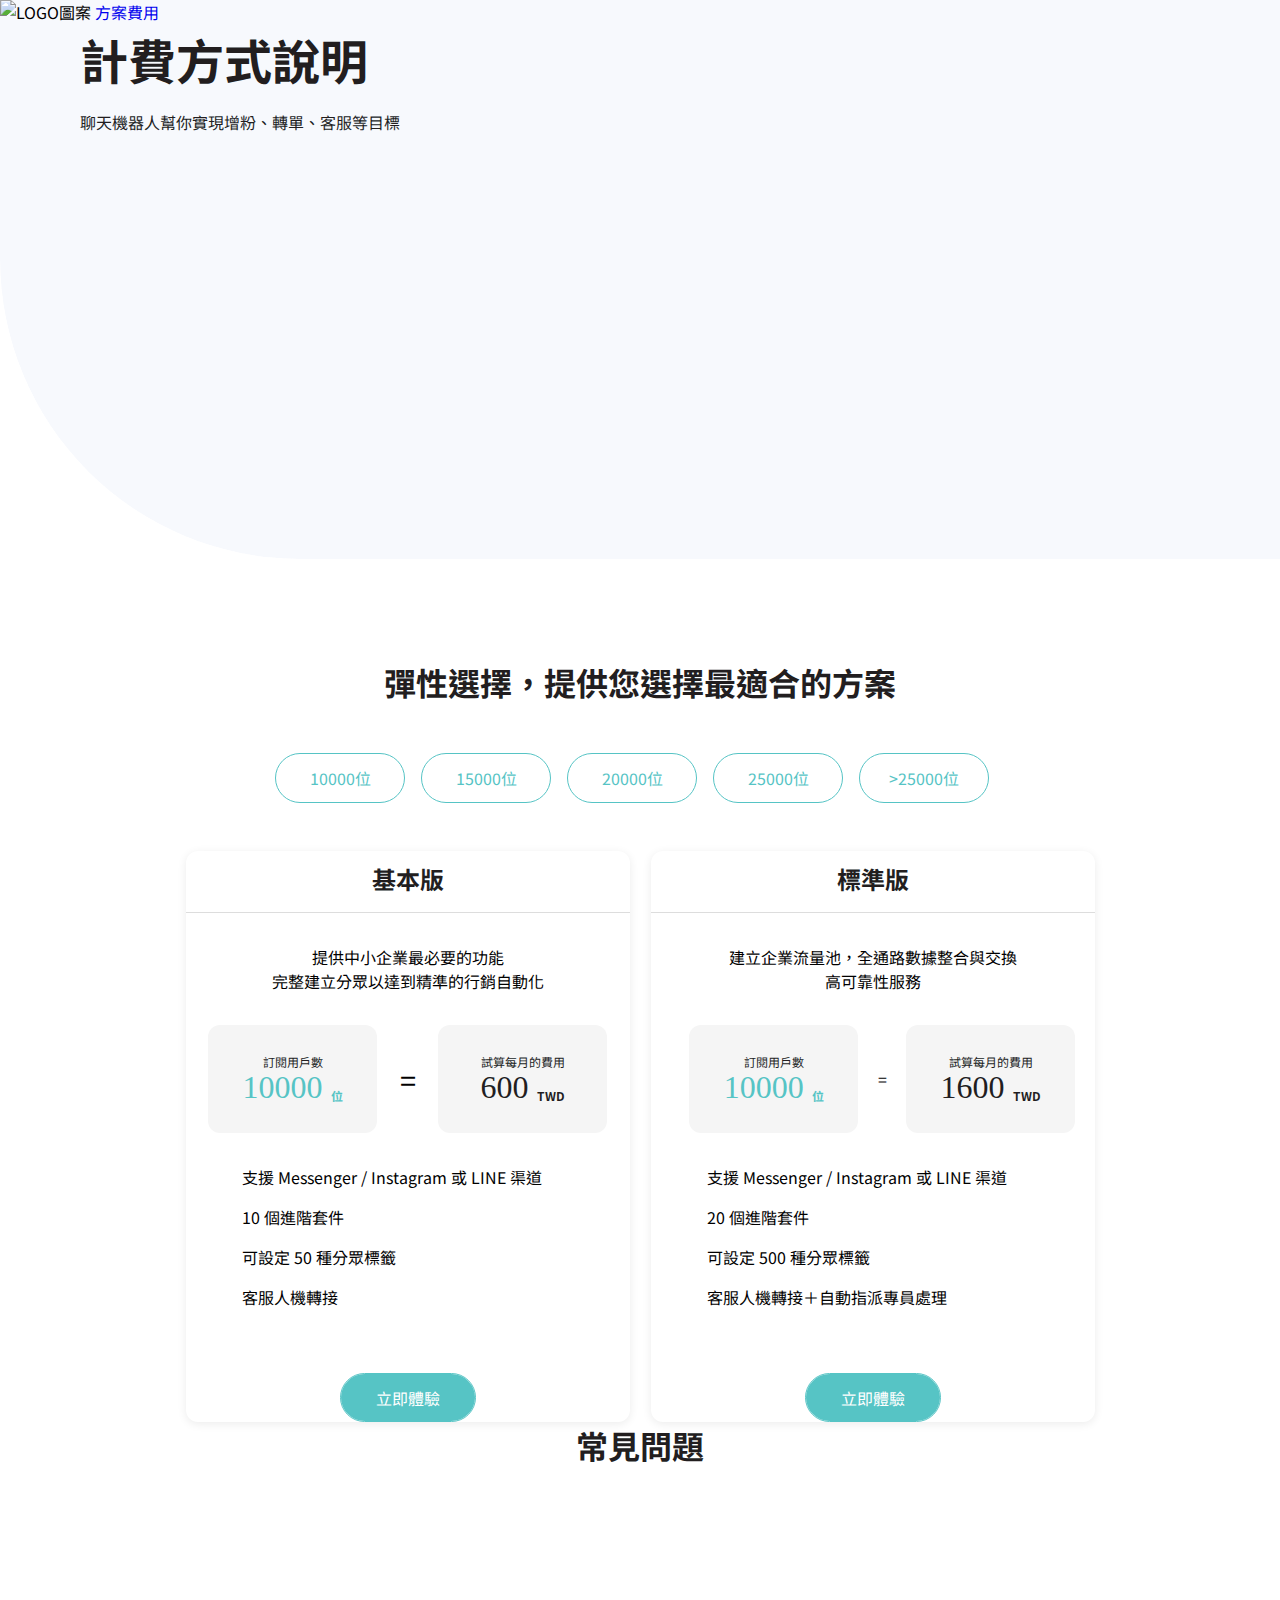
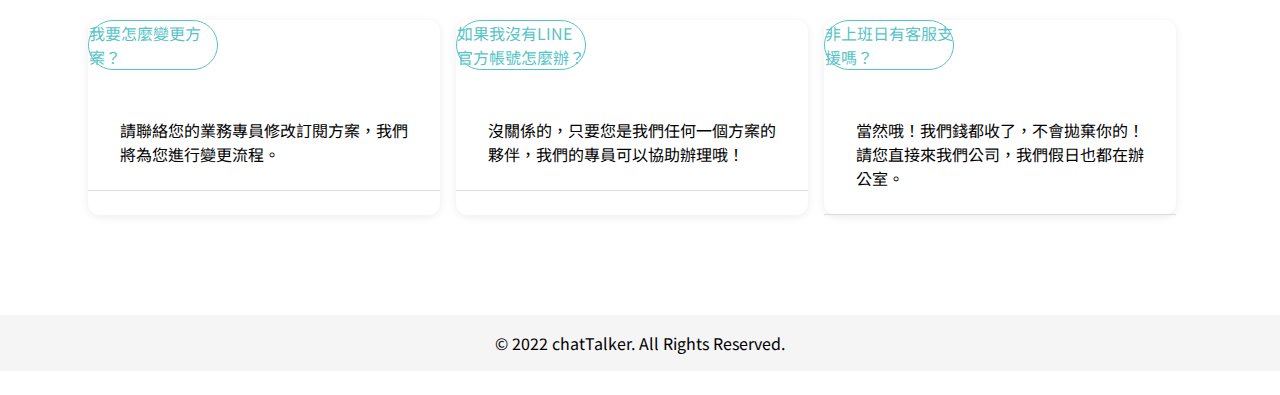
==== payment.html @ 59dc60d4 "修正命名錯誤" ====
<!DOCTYPE html>
<html lang="en">
<head>
    <meta charset="UTF-8">
    <meta http-equiv="X-UA-Compatible" content="IE=edge">
    <meta name="viewport" content="width=device-width, initial-scale=1.0">
    <title>方案費用</title>
    <link rel="stylesheet" href="./Scss/all.css">
    <link rel="preconnect" href="https://fonts.googleapis.com">
    <link rel="preconnect" href="https://fonts.gstatic.com" crossorigin>
    <link href="https://fonts.googleapis.com/css2?family=Noto+Sans+TC:wght@400;700&display=swap" rel="stylesheet">
</head>
<body>
    <div class="background-header">
        <div class="headerTop">
            <img src="./chatTalker_images/logo.png" alt="LOGO圖案">
            <a href="#">方案費用</a>
        </div>
        <div class="content">
            <h2>計費方式說明</h2>
            <p>聊天機器人幫你實現增粉、轉單、客服等目標</p>
        </div>
    </div>
    <div class="wrap-content">
        <h2>彈性選擇，提供您選擇最適合的方案</h2>
        <ul>
            <li><a class="number" href="#"><span class="people">10000</span>位</a></li>
            <li><a class="number" href="#"><span class="people">15000</span>位</a></li>
            <li><a class="number" href="#"><span class="people">20000</span>位</a></li>
            <li><a class="number" href="#"><span class="people">25000</span>位</a></li>
            <li><a class="number" href="#"><span class="people">>25000</span>位</a></li>
        </ul>
        <div class="card">
            <div class="card-left">
                <h3>基本版</h3>
                <p>提供中小企業最必要的功能<br>完整建立分眾以達到精準的行銷自動化</p>
                <div class="card-left-card">
                    <div class="left"><p>訂閱用戶數<br><span class="plan-people">10000</span><sub>位</sub></p></div>
                    <div><p>=</p></div>
                    <div class="right"><p>試算每月的費用<br><span class="cost">600</span><sub>TWD</sub></p>
                    </div>
                </div>
                <ul>
                    <li>支援 Messenger / Instagram 或 LINE 渠道</li>
                    <li>10 個進階套件</li>
                    <li>可設定 50 種分眾標籤</li>
                    <li>客服人機轉接</li>
                </ul>
                    <a href="#">立即體驗</a>
            </div>

            <div class="card-right">
                <h3>標準版</h3>
                <p>建立企業流量池，全通路數據整合與交換<br>高可靠性服務</p>
                <div class="card-right-card">
                    <p></p>
                    <div class="left">
                        <p>訂閱用戶數<br><span class="plan-people">10000</span><sub>位</sub></p></div>
                    <div>=</div>
                    <div class="right">
                        <p>試算每月的費用<br><span class="standard-cost">1600</span><sub>TWD</sub></p></div>
                    </div>
                <ul>
                        <li>支援 Messenger / Instagram 或 LINE 渠道</li>
                        <li>20 個進階套件</li>
                        <li>可設定 500 種分眾標籤</li>
                        <li>客服人機轉接＋自動指派專員處理</li>
                </ul>
                    <a href="#">立即體驗</a>
            </div>
        </div>
        <div class="content-footer">
            <h2>常見問題</h2>
            <ul>
                <li><a href="#" class="QA-title plus">我要怎麼變更方案？</a>
                    <p class="answer">請聯絡您的業務專員修改訂閱方案，我們將為您進行變更流程。</p>
                </li>
                <li><a href="#" class="QA-title plus">如果我沒有LINE官方帳號怎麼辦？</a>
                    <p class="answer">沒關係的，只要您是我們任何一個方案的夥伴，我們的專員可以協助辦理哦！</p>
                </li>
                <li><a href="#" class="QA-title plus">非上班日有客服支援嗎？</a>
                    <p class="answer">當然哦！我們錢都收了，不會拋棄你的！<br>請您直接來我們公司，我們假日也都在辦公室。</p>
                </li>
            </ul>
        </div>
    </div>
    <div class="footer"><p>© 2022 chatTalker. All Rights Reserved.</p></div>
    <div class="top-2"><a href="#"><img src="https://gowanlee.github.io/chatTalker/images/top.png" alt=""></a></div>
<script src="https://code.jquery.com/jquery-3.6.0.min.js"></script>
<script src="./all.js"></script>
</body>
</html>
---- Scss/all.css ----
/* http://meyerweb.com/eric/tools/css/reset/ 
   v2.0 | 20110126
   License: none (public domain)
*/
html,
body,
div,
span,
applet,
object,
iframe,
h1,
h2,
h3,
h4,
h5,
h6,
p,
blockquote,
pre,
a,
abbr,
acronym,
address,
big,
cite,
code,
del,
dfn,
em,
img,
ins,
kbd,
q,
s,
samp,
small,
strike,
strong,
sub,
sup,
tt,
var,
b,
u,
i,
center,
dl,
dt,
dd,
ol,
ul,
li,
fieldset,
form,
label,
legend,
table,
caption,
tbody,
tfoot,
thead,
tr,
th,
td,
article,
aside,
canvas,
details,
embed,
figure,
figcaption,
footer,
header,
hgroup,
menu,
nav,
output,
ruby,
section,
summary,
time,
mark,
audio,
video {
  margin: 0;
  padding: 0;
  border: 0;
  font-size: 100%;
  font: inherit;
  vertical-align: baseline;
}

/* HTML5 display-role reset for older browsers */
article,
aside,
details,
figcaption,
figure,
footer,
header,
hgroup,
menu,
nav,
section {
  display: block;
}

body {
  line-height: 1;
}

ol,
ul {
  list-style: none;
}

blockquote,
q {
  quotes: none;
}

blockquote:before,
blockquote:after,
q:before,
q:after {
  content: '';
  content: none;
}

table {
  border-collapse: collapse;
  border-spacing: 0;
}

*,
*:before,
*:after {
  -webkit-box-sizing: border-box;
          box-sizing: border-box;
}

body {
  font-family: 'Noto Sans TC', sans-serif;
  line-height: 1.5;
}

img {
  max-width: 100%;
  height: auto;
}

a {
  text-decoration: none;
}

sub {
  vertical-align: sub;
}

.wrap {
  background-image: url("https://raw.githubusercontent.com/hexschool/webLayoutTraining1st/master/chatTalker_images/bg_home.svg");
  background-repeat: no-repeat;
  background-size: 1200px;
  background-position: right top;
}

@media (max-width: 768px) {
  .wrap {
    background-image: url("https://raw.githubusercontent.com/hexschool/webLayoutTraining1st/master/chatTalker_images/bg_home_sm.svg");
    background-size: 400px;
    background-position: left 50% top 15%;
  }
}

@media (max-width: 576px) {
  .wrap {
    background-size: 300px;
    background-position: left 50% top 7%;
  }
}

.container {
  max-width: 1120px;
  margin: 0 auto;
  padding-left: 16px;
  padding-right: 16px;
}

@media (max-width: 768px) {
  .container {
    max-width: 100%;
    padding: 0;
  }
}

.header {
  width: 100%;
  padding-top: 24px;
  padding-bottom: 30px;
  display: -webkit-box;
  display: -ms-flexbox;
  display: flex;
  -webkit-box-pack: justify;
      -ms-flex-pack: justify;
          justify-content: space-between;
}

.header img {
  width: 218px;
}

.header a {
  display: -webkit-box;
  display: -ms-flexbox;
  display: flex;
  -webkit-box-pack: center;
      -ms-flex-pack: center;
          justify-content: center;
  -webkit-box-align: center;
      -ms-flex-align: center;
          align-items: center;
  width: 128px;
  height: 40px;
  font: normal normal normal 16px/24px Noto Sans TC;
  color: #ffffff;
  background: #ff5d50 0% 0% no-repeat padding-box;
  border-radius: 22px;
}

.header a:hover {
  background: blue;
  color: yellow;
}

@media (max-width: 768px) {
  .header {
    -webkit-box-pack: space-evenly;
        -ms-flex-pack: space-evenly;
            justify-content: space-evenly;
    margin-bottom: 32px;
    border-bottom: 2px solid #ffd153;
  }
  .header img {
    width: 30%;
  }
}

@media (max-width: 576px) {
  .header img {
    width: 50%;
  }
}

.header-content {
  display: -webkit-box;
  display: -ms-flexbox;
  display: flex;
  -webkit-box-pack: justify;
      -ms-flex-pack: justify;
          justify-content: space-between;
  -webkit-box-align: center;
      -ms-flex-align: center;
          align-items: center;
  padding-bottom: 100px;
  height: 100vh;
}

.header-content .content-left {
  display: -webkit-box;
  display: -ms-flexbox;
  display: flex;
  -webkit-box-orient: vertical;
  -webkit-box-direction: normal;
      -ms-flex-direction: column;
          flex-direction: column;
  -webkit-box-pack: center;
      -ms-flex-pack: center;
          justify-content: center;
}

.header-content .content-left h3 {
  font: normal normal bold 18px/26px Noto Sans TC;
  color: #56c4c5;
}

.header-content .content-left h2 {
  padding-top: 8px;
  padding-bottom: 16px;
  font: normal normal bold 48px/70px Noto Sans TC;
  color: #221e1f;
}

.header-content .content-left p {
  font: normal normal normal 20px/29px Noto Sans TC;
  color: #221e1f;
}

.header-content img {
  width: 532px;
  height: 534px;
}

@media (max-width: 768px) {
  .header-content {
    display: -webkit-box;
    display: -ms-flexbox;
    display: flex;
    -webkit-box-orient: vertical;
    -webkit-box-direction: normal;
        -ms-flex-direction: column;
            flex-direction: column;
    max-width: 100%;
  }
  .header-content img {
    max-width: 50%;
  }
}

@media (max-width: 576px) {
  .header-content .content-left {
    padding-left: 20px;
  }
  .header-content .content-left h2 {
    font: normal normal bold 32px/46px Noto Sans TC;
  }
  .header-content .content-left p {
    font: normal normal normal 16px/24px Noto Sans TC;
  }
}

.content-community {
  padding-bottom: 100px;
}

.content-community h2 {
  text-align: center;
  font: normal normal bold 32px/46px Noto Sans TC;
  padding-bottom: 48px;
  color: #221e1f;
}

.content-community ul {
  display: -webkit-box;
  display: -ms-flexbox;
  display: flex;
  -ms-flex-pack: distribute;
      justify-content: space-around;
  -ms-flex-wrap: wrap;
      flex-wrap: wrap;
  margin-right: -8px;
  margin-left: -8px;
}

.content-community ul li {
  display: -webkit-box;
  display: -ms-flexbox;
  display: flex;
  -webkit-box-orient: vertical;
  -webkit-box-direction: normal;
      -ms-flex-direction: column;
          flex-direction: column;
  -webkit-box-align: center;
      -ms-flex-align: center;
          align-items: center;
  width: 33%;
  padding-left: 8px;
  padding-right: 8px;
}

.content-community ul li img {
  width: 90px;
  height: 90px;
}

.content-community ul li h3 {
  text-align: center;
  font: normal normal bold 24px/35px Noto Sans TC;
  padding-top: 24px;
  padding-bottom: 24px;
  color: #221e1f;
}

.content-community ul li p {
  text-align: center;
  font: normal normal normal 16px/24px Noto Sans TC;
  color: #747474;
}

@media (max-width: 768px) {
  .content-community ul li h3 {
    font: normal normal bold 18px/26px Noto Sans TC;
  }
  .content-community ul li p {
    text-align: start;
  }
}

@media (max-width: 576px) {
  .content-community {
    max-width: 100%;
  }
  .content-community ul {
    max-width: 100%;
    display: -webkit-box;
    display: -ms-flexbox;
    display: flex;
    -webkit-box-orient: vertical;
    -webkit-box-direction: normal;
        -ms-flex-direction: column;
            flex-direction: column;
    -ms-flex-line-pack: center;
        align-content: center;
  }
  .content-community ul li {
    padding-bottom: 24px;
  }
  .content-community ul li h3 {
    width: 184px;
  }
  .content-community ul li p {
    width: 240px;
    text-align: center;
  }
}

.content-card-head {
  padding-bottom: 100px;
}

.content-card-head h2 {
  text-align: center;
  font: normal normal bold 32px/46px Noto Sans TC;
  padding-bottom: 16px;
  color: #221e1f;
}

.content-card-head h3 {
  text-align: center;
  font: normal normal normal 20px/29px Noto Sans TC;
  padding-bottom: 48px;
  color: #221e1f;
}

.content-card-head ul {
  display: -webkit-box;
  display: -ms-flexbox;
  display: flex;
  -ms-flex-wrap: wrap;
      flex-wrap: wrap;
  margin-right: -8px;
  margin-left: -8px;
}

.content-card-head ul li {
  width: 25%;
  padding-left: 8px;
  padding-right: 8px;
  margin-bottom: 24px;
  -webkit-box-shadow: 0px 2px 10px #00000014;
          box-shadow: 0px 2px 10px #00000014;
}

.content-card-head ul li img {
  border-radius: 12px 12px 0px 0px;
}

.content-card-head ul li h4 {
  text-align: center;
  font: normal normal bold 16px/24px Noto Sans TC;
  color: #56c4c5;
}

.content-card-head ul li p {
  text-align: center;
  font: normal normal normal 16px/24px Noto Sans TC;
  color: #221e1f;
  padding-bottom: 24px;
}

@media (max-width: 768px) {
  .content-card-head ul {
    max-width: 100%;
    padding-left: 16px;
  }
  .content-card-head ul li {
    width: 50%;
  }
}

@media (max-width: 576px) {
  .content-card-head ul {
    max-width: 100%;
  }
  .content-card-head ul li {
    width: 100%;
  }
}

.content-card-body {
  display: -webkit-box;
  display: -ms-flexbox;
  display: flex;
  -webkit-box-orient: horizontal;
  -webkit-box-direction: reverse;
      -ms-flex-direction: row-reverse;
          flex-direction: row-reverse;
  max-width: 992px;
}

@media (max-width: 768px) {
  .content-card-body {
    -webkit-box-pack: center;
        -ms-flex-pack: center;
            justify-content: center;
    -ms-flex-wrap: wrap;
        flex-wrap: wrap;
  }
}

.content-card-body .content-card-body-left {
  padding-bottom: 100px;
}

.content-card-body .content-card-body-left .left-img {
  width: 86px;
  background: #ffffff 0% 0% no-repeat padding-box;
  -webkit-box-shadow: 0px 2px 10px #00000014;
          box-shadow: 0px 2px 10px #00000014;
  border-radius: 50%;
  text-align: center;
  padding: 15px;
}

.content-card-body .content-card-body-left ul {
  display: -webkit-box;
  display: -ms-flexbox;
  display: flex;
  -ms-flex-wrap: wrap;
      flex-wrap: wrap;
  margin-right: -48px;
  margin-bottom: -28px;
  padding-top: -32px;
  padding-left: -32px;
}

.content-card-body .content-card-body-left ul li {
  display: -webkit-box;
  display: -ms-flexbox;
  display: flex;
  -webkit-box-orient: vertical;
  -webkit-box-direction: normal;
      -ms-flex-direction: column;
          flex-direction: column;
  width: 28%;
  padding-top: 32px;
  padding-left: 32px;
  margin-right: 48px;
  margin-bottom: 28px;
  background: #ffffff 0% 0% no-repeat padding-box;
  -webkit-box-shadow: 0px 2px 10px #00000014;
          box-shadow: 0px 2px 10px #00000014;
  border-radius: 12px;
}

.content-card-body .content-card-body-left ul li h3 {
  padding-top: 24px;
  padding-bottom: 16px;
  font: normal normal bold 18px/26px Noto Sans TC;
  color: #221e1f;
}

.content-card-body .content-card-body-left ul li p {
  padding-bottom: 48px;
  font: normal normal normal 16px/24px Noto Sans TC;
  color: #221e1f;
}

@media (max-width: 768px) {
  .content-card-body .content-card-body-left ul {
    max-width: 100%;
    -webkit-box-pack: center;
        -ms-flex-pack: center;
            justify-content: center;
    -webkit-box-align: center;
        -ms-flex-align: center;
            align-items: center;
  }
}

@media (max-width: 576px) {
  .content-card-body .content-card-body-left ul li {
    width: 50%;
  }
}

.content-card-body .content-card-body-right {
  max-width: 100%;
  display: -webkit-box;
  display: -ms-flexbox;
  display: flex;
  -webkit-box-orient: vertical;
  -webkit-box-direction: normal;
      -ms-flex-direction: column;
          flex-direction: column;
  -webkit-box-pack: center;
      -ms-flex-pack: center;
          justify-content: center;
}

.content-card-body .content-card-body-right h2 {
  color: #221e1f;
  font: normal normal bold 32px/46px Noto Sans TC;
  padding-bottom: 16px;
}

.content-card-body .content-card-body-right p {
  font: normal normal normal 18px/26px Noto Sans TC;
  color: #221e1f;
  padding-bottom: 24px;
}

.content-card-body .content-card-body-right a {
  width: 136px;
  text-align: center;
  color: #ffffff;
  background: #56c4c5 0% 0% no-repeat padding-box;
  border: 1px solid #56c4c5;
  border-radius: 27px;
  padding-top: 12px;
  padding-bottom: 12px;
}

@media (max-width: 768px) {
  .content-card-body .content-card-body-right {
    display: -webkit-box;
    display: -ms-flexbox;
    display: flex;
  }
  .content-card-body .content-card-body-right a {
    margin-bottom: 20px;
  }
}

@media (max-width: 576px) {
  .content-card-body .content-card-body-right {
    -webkit-box-align: center;
        -ms-flex-align: center;
            align-items: center;
  }
  .content-card-body .content-card-body-right p {
    text-align: center;
  }
}

.content-footer {
  position: relative;
  margin-bottom: 100px;
}

.content-footer h2 {
  padding-bottom: 104px;
  text-align: center;
  font: normal normal bold 32px/46px Noto Sans TC;
  color: #221e1f;
}

.content-footer ul {
  display: -webkit-box;
  display: -ms-flexbox;
  display: flex;
}

.content-footer ul li {
  width: 352px;
  margin-right: 16px;
  background: #ffffff 0% 0% no-repeat padding-box;
  -webkit-box-shadow: 0px 2px 10px #00000014;
          box-shadow: 0px 2px 10px #00000014;
  border-radius: 12px;
}

.content-footer ul li p {
  width: 352px;
  padding-top: 48px;
  padding-bottom: 24px;
  padding-left: 32px;
  padding-right: 32px;
  border-bottom: 1px solid #dddddd;
}

.content-footer ul li img {
  position: absolute;
  top: 90px;
  border-radius: 50%;
  width: 80px;
  height: 80px;
}

.content-footer ul li .user {
  position: relative;
  display: -webkit-box;
  display: -ms-flexbox;
  display: flex;
  -webkit-box-orient: vertical;
  -webkit-box-direction: normal;
      -ms-flex-direction: column;
          flex-direction: column;
  -webkit-box-pack: center;
      -ms-flex-pack: center;
          justify-content: center;
  padding-left: 32px;
}

.content-footer ul li .user h4 {
  padding-top: 24px;
  padding-bottom: 8px;
  font: normal normal bold 16px/24px Noto Sans TC;
  color: #221e1f;
}

.content-footer ul li .user p {
  text-align: left;
  padding: 0;
  padding-bottom: 24px;
  border-bottom: 0px;
}

.content-footer ul li .user .star {
  position: absolute;
  top: -60px;
  left: 200px;
  width: 16px;
  height: 16px;
}

.content-footer ul li .user .star li {
  margin-right: 25px;
}

.content-footer .pagination {
  display: -webkit-box;
  display: -ms-flexbox;
  display: flex;
  -webkit-box-pack: center;
      -ms-flex-pack: center;
          justify-content: center;
  padding-top: 24px;
}

.content-footer .pagination li {
  width: 10px;
  height: 10px;
  background: #dddddd 0% 0% no-repeat padding-box;
  border-radius: 50px;
}

.content-footer .pagination .yel {
  width: 16px;
  height: 10px;
  background: #ffd153 0% 0% no-repeat padding-box;
}

@media (max-width: 768px) {
  .content-footer ul {
    -webkit-box-pack: center;
        -ms-flex-pack: center;
            justify-content: center;
  }
  .content-footer ul .info3 {
    display: none;
  }
}

@media (max-width: 576px) {
  .content-footer ul .info2 {
    display: none;
  }
}

.footer-banner {
  background-image: url("https://raw.githubusercontent.com/hexschool/webLayoutTraining1st/master/chatTalker_images/home_footer.svg");
  background-size: contain;
  background-repeat: no-repeat;
  background-position: top center;
  height: 60vh;
}

@media (max-width: 768px) {
  .footer-banner {
    background-image: url("https://raw.githubusercontent.com/hexschool/webLayoutTraining1st/master/chatTalker_images/footer_sm.svg");
    height: 100vh;
  }
}

@media (max-width: 768px) {
  .footer-banner {
    height: 80vh;
  }
}

.footer-banner .footer-info {
  padding-top: 350px;
  display: -webkit-box;
  display: -ms-flexbox;
  display: flex;
  -webkit-box-orient: vertical;
  -webkit-box-direction: normal;
      -ms-flex-direction: column;
          flex-direction: column;
  -webkit-box-align: center;
      -ms-flex-align: center;
          align-items: center;
}

@media (max-width: 768px) {
  .footer-banner .footer-info {
    padding-top: 500px;
  }
}

@media (max-width: 768px) {
  .footer-banner .footer-info {
    padding-top: 380px;
  }
}

.footer-banner .footer-info h2 {
  text-align: center;
  font: normal normal bold 32px/46px Noto Sans TC;
  color: #221e1f;
  margin-bottom: 60px;
}

.footer-banner .footer-info a {
  padding: 12px 32px 12px 32px;
  background: #56c4c5 0% 0% no-repeat padding-box;
  border-radius: 27px;
  font: normal normal normal 18px/26px Comfortaa;
  color: #ffffff;
}

.footer p {
  padding: 16px 0 16px 0;
  text-align: center;
  background: #f5f5f5 0% 0% no-repeat padding-box;
}

.top {
  position: fixed;
  top: 67%;
  right: 48px;
  z-index: 3;
}

@media (max-width: 768px) {
  .top {
    right: 10px;
  }
}

.background-header {
  max-width: 1358px;
  margin: 0 auto;
  margin-bottom: 100px;
  background: #f7f9fd 0% 0% no-repeat padding-box;
  border-radius: 0px 0px 0px 300px;
  height: 470px;
  background-image: url("https://raw.githubusercontent.com/hexschool/webLayoutTraining1st/master/chatTalker_images/banner.svg");
  background-position: top right;
  background-repeat: no-repeat;
  height: 559px;
}

.background-header .header {
  max-width: 1120px;
  margin: 0 auto;
  padding-bottom: 127px;
}

.background-header .content {
  max-width: 1120px;
  margin: 0 auto;
}

.background-header .content h2 {
  font: normal normal bold 48px/70px Noto Sans TC;
  color: #221e1f;
  padding-bottom: 16px;
}

.background-header .content p {
  font: normal normal normal 16px/24px Noto Sans TC;
  color: #221e1f;
}

.wrap-content {
  max-width: 1120px;
  margin: 0 auto;
}

.wrap-content h2 {
  text-align: center;
  margin-bottom: 48px;
  font: normal normal bold 32px/46px Noto Sans TC;
  color: #221e1f;
}

.wrap-content ul {
  display: -webkit-box;
  display: -ms-flexbox;
  display: flex;
  -webkit-box-pack: center;
      -ms-flex-pack: center;
          justify-content: center;
  margin-bottom: 48px;
}

.wrap-content ul li {
  margin-right: 16px;
}

.wrap-content ul li a {
  display: -webkit-box;
  display: -ms-flexbox;
  display: flex;
  -webkit-box-pack: center;
      -ms-flex-pack: center;
          justify-content: center;
  -webkit-box-align: center;
      -ms-flex-align: center;
          align-items: center;
  width: 130px;
  height: 50px;
  background: #ffffff 0% 0% no-repeat padding-box;
  border: 1px solid #56c4c5;
  border-radius: 27px;
  color: #56c4c5;
}

.wrap-content ul li a:hover {
  background: #56c4c5 0% 0% no-repeat padding-box;
  color: #ffffff;
}

.wrap-content .card {
  display: -webkit-box;
  display: -ms-flexbox;
  display: flex;
  -webkit-box-pack: center;
      -ms-flex-pack: center;
          justify-content: center;
}

.wrap-content h3 {
  text-align: center;
  padding-top: 10px;
  font: normal normal bold 24px/35px Noto Sans TC;
  color: #221e1f;
  border-bottom: 1px solid #dddddd;
  padding-bottom: 16px;
}

.wrap-content .card-left {
  width: 444px;
  margin-right: 21px;
  background: #ffffff 0% 0% no-repeat padding-box;
  -webkit-box-shadow: 0px 2px 10px #00000014;
          box-shadow: 0px 2px 10px #00000014;
  border-radius: 12px;
}

.wrap-content .card-left p {
  text-align: center;
  padding-top: 32px;
  padding-bottom: 32px;
}

.wrap-content .card-left .card-left-card {
  display: -webkit-box;
  display: -ms-flexbox;
  display: flex;
  -webkit-box-pack: space-evenly;
      -ms-flex-pack: space-evenly;
          justify-content: space-evenly;
  -webkit-box-align: center;
      -ms-flex-align: center;
          align-items: center;
  padding-bottom: 32px;
}

.wrap-content .card-left .card-left-card p {
  font: normal normal normal 29px/42px Noto Sans TC;
}

.wrap-content .card-left .card-left-card .left {
  display: -webkit-box;
  display: -ms-flexbox;
  display: flex;
  -webkit-box-pack: center;
      -ms-flex-pack: center;
          justify-content: center;
  -webkit-box-align: center;
      -ms-flex-align: center;
          align-items: center;
  width: 169px;
  height: 108px;
  background: #f5f5f5 0% 0% no-repeat padding-box;
  border-radius: 12px;
}

.wrap-content .card-left .card-left-card .left p {
  font: normal normal normal 12px/17px Noto Sans TC;
  color: #221e1f;
}

.wrap-content .card-left .card-left-card .left p span {
  font: normal normal normal 32px/35px Comfortaa;
  color: #56c4c5;
}

.wrap-content .card-left .card-left-card .left p sub {
  padding-left: 8px;
  font: normal normal bold 12px/17px Noto Sans TC;
  color: #56c4c5;
}

.wrap-content .card-left .card-left-card .right {
  display: -webkit-box;
  display: -ms-flexbox;
  display: flex;
  -webkit-box-pack: center;
      -ms-flex-pack: center;
          justify-content: center;
  -webkit-box-align: center;
      -ms-flex-align: center;
          align-items: center;
  width: 169px;
  height: 108px;
  background: #f5f5f5 0% 0% no-repeat padding-box;
  border-radius: 12px;
}

.wrap-content .card-left .card-left-card .right p {
  font: normal normal normal 12px/17px Noto Sans TC;
  color: #221e1f;
}

.wrap-content .card-left .card-left-card .right p span {
  font: normal normal normal 32px/35px Comfortaa;
}

.wrap-content .card-left .card-left-card .right p sub {
  padding-left: 8px;
  font: normal normal bold 12px/17px Noto Sans TC;
}

.wrap-content .card-left ul {
  display: -webkit-box;
  display: -ms-flexbox;
  display: flex;
  -webkit-box-orient: vertical;
  -webkit-box-direction: normal;
      -ms-flex-direction: column;
          flex-direction: column;
}

.wrap-content .card-left ul li {
  padding-left: 56px;
  padding-bottom: 16px;
  font: normal normal normal 16px/24px Noto Sans TC;
  background-image: url("https://lishan-shih.github.io/chatTalker/images/checkmark-outline.svg");
  background-repeat: no-repeat;
  background-position: top left 20px;
}

.wrap-content .card-left a {
  display: -webkit-box;
  display: -ms-flexbox;
  display: flex;
  -webkit-box-pack: center;
      -ms-flex-pack: center;
          justify-content: center;
  -webkit-box-align: center;
      -ms-flex-align: center;
          align-items: center;
  margin: 0 auto;
  width: 136px;
  height: 49px;
  background: #56C4C5 0% 0% no-repeat padding-box;
  border: 1px solid #56C4C5;
  border-radius: 27px;
  color: #FFFFFF;
}

.wrap-content .card-right {
  width: 444px;
  background: #ffffff 0% 0% no-repeat padding-box;
  -webkit-box-shadow: 0px 2px 10px #00000014;
          box-shadow: 0px 2px 10px #00000014;
  border-radius: 12px;
}

.wrap-content .card-right p {
  text-align: center;
  padding-top: 32px;
  padding-bottom: 32px;
}

.wrap-content .card-right .card-right-card {
  display: -webkit-box;
  display: -ms-flexbox;
  display: flex;
  -webkit-box-pack: space-evenly;
      -ms-flex-pack: space-evenly;
          justify-content: space-evenly;
  -webkit-box-align: center;
      -ms-flex-align: center;
          align-items: center;
  padding-bottom: 32px;
}

.wrap-content .card-right .card-right-card p {
  font: normal normal normal 29px/42px Noto Sans TC;
}

.wrap-content .card-right .card-right-card .left {
  display: -webkit-box;
  display: -ms-flexbox;
  display: flex;
  -webkit-box-pack: center;
      -ms-flex-pack: center;
          justify-content: center;
  -webkit-box-align: center;
      -ms-flex-align: center;
          align-items: center;
  width: 169px;
  height: 108px;
  background: #f5f5f5 0% 0% no-repeat padding-box;
  border-radius: 12px;
}

.wrap-content .card-right .card-right-card .left p {
  font: normal normal normal 12px/17px Noto Sans TC;
  color: #221e1f;
}

.wrap-content .card-right .card-right-card .left p span {
  font: normal normal normal 32px/35px Comfortaa;
  color: #56c4c5;
}

.wrap-content .card-right .card-right-card .left p sub {
  padding-left: 8px;
  font: normal normal bold 12px/17px Noto Sans TC;
  color: #56c4c5;
}

.wrap-content .card-right .card-right-card .right {
  display: -webkit-box;
  display: -ms-flexbox;
  display: flex;
  -webkit-box-pack: center;
      -ms-flex-pack: center;
          justify-content: center;
  -webkit-box-align: center;
      -ms-flex-align: center;
          align-items: center;
  width: 169px;
  height: 108px;
  background: #f5f5f5 0% 0% no-repeat padding-box;
  border-radius: 12px;
}

.wrap-content .card-right .card-right-card .right p {
  font: normal normal normal 12px/17px Noto Sans TC;
  color: #221e1f;
}

.wrap-content .card-right .card-right-card .right p span {
  font: normal normal normal 32px/35px Comfortaa;
}

.wrap-content .card-right .card-right-card .right p sub {
  padding-left: 8px;
  font: normal normal bold 12px/17px Noto Sans TC;
}

.wrap-content .card-right ul {
  display: -webkit-box;
  display: -ms-flexbox;
  display: flex;
  -webkit-box-orient: vertical;
  -webkit-box-direction: normal;
      -ms-flex-direction: column;
          flex-direction: column;
}

.wrap-content .card-right ul li {
  padding-left: 56px;
  padding-bottom: 16px;
  font: normal normal normal 16px/24px Noto Sans TC;
  background-image: url("https://lishan-shih.github.io/chatTalker/images/checkmark-outline.svg");
  background-repeat: no-repeat;
  background-position: top left 20px;
}

.wrap-content .card-right a {
  display: -webkit-box;
  display: -ms-flexbox;
  display: flex;
  -webkit-box-pack: center;
      -ms-flex-pack: center;
          justify-content: center;
  -webkit-box-align: center;
      -ms-flex-align: center;
          align-items: center;
  margin: 0 auto;
  width: 136px;
  height: 49px;
  background: #56C4C5 0% 0% no-repeat padding-box;
  border: 1px solid #56C4C5;
  border-radius: 27px;
  color: #FFFFFF;
}
/*# sourceMappingURL=all.css.map */
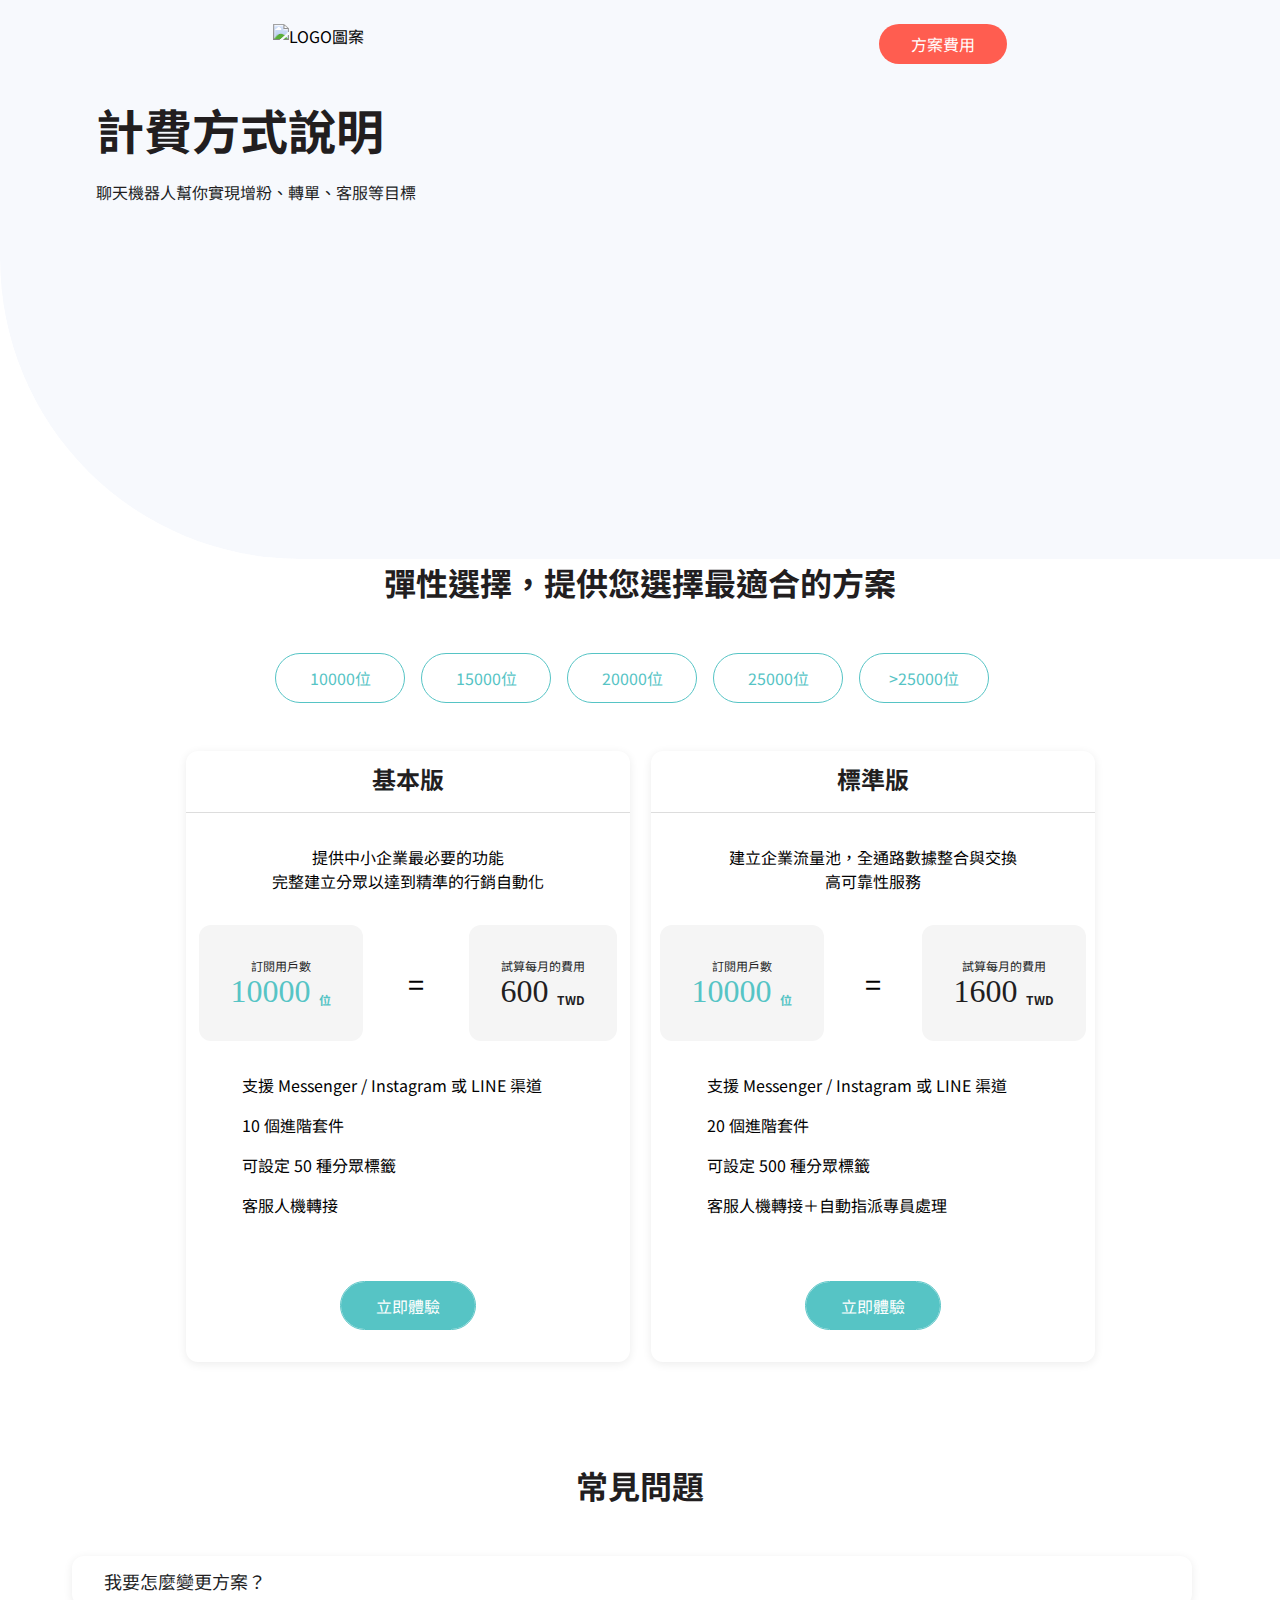
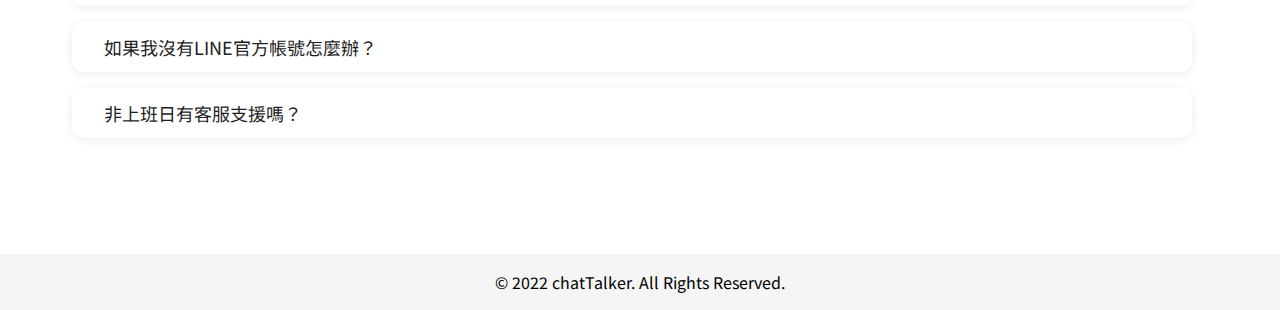
==== commit 2cf08883: "修正RWD" ====
--- a/payment.html
+++ b/payment.html
@@ -36,7 +36,7 @@
                 <p>提供中小企業最必要的功能<br>完整建立分眾以達到精準的行銷自動化</p>
                 <div class="card-left-card">
                     <div class="left"><p>訂閱用戶數<br><span class="plan-people">10000</span><sub>位</sub></p></div>
-                    <div><p>=</p></div>
+                    <p>=</p>
                     <div class="right"><p>試算每月的費用<br><span class="cost">600</span><sub>TWD</sub></p>
                     </div>
                 </div>
@@ -53,10 +53,9 @@
                 <h3>標準版</h3>
                 <p>建立企業流量池，全通路數據整合與交換<br>高可靠性服務</p>
                 <div class="card-right-card">
-                    <p></p>
                     <div class="left">
                         <p>訂閱用戶數<br><span class="plan-people">10000</span><sub>位</sub></p></div>
-                    <div>=</div>
+                    <p>=</p>
                     <div class="right">
                         <p>試算每月的費用<br><span class="standard-cost">1600</span><sub>TWD</sub></p></div>
                     </div>
@@ -66,7 +65,7 @@
                         <li>可設定 500 種分眾標籤</li>
                         <li>客服人機轉接＋自動指派專員處理</li>
                 </ul>
-                    <a href="#">立即體驗</a>
+                    <a href="https://knn84.github.io/Knn_practise/payment.html">立即體驗</a>
             </div>
         </div>
         <div class="content-footer">
--- a/Scss/all.css
+++ b/Scss/all.css
@@ -169,7 +169,7 @@
   .wrap {
     background-image: url("https://raw.githubusercontent.com/hexschool/webLayoutTraining1st/master/chatTalker_images/bg_home_sm.svg");
     background-size: 400px;
-    background-position: left 50% top 15%;
+    background-position: left 50% top 7%;
   }
 }
 
@@ -195,7 +195,6 @@
 }
 
 .header {
-  width: 100%;
   padding-top: 24px;
   padding-bottom: 30px;
   display: -webkit-box;
@@ -207,10 +206,744 @@
 }
 
 .header img {
-  width: 218px;
-}
-
-.header a {
+  max-width: 100%;
+}
+
+.header .logo-link {
+  text-align: center;
+  padding-top: 8px;
+  width: 128px;
+  height: 40px;
+  font: normal normal normal 16px/24px Noto Sans TC;
+  color: #ffffff;
+  background: #ff5d50 0% 0% no-repeat padding-box;
+  border-radius: 22px;
+}
+
+.header .logo-link:hover {
+  background: blue;
+  color: yellow;
+}
+
+@media (max-width: 768px) {
+  .header {
+    max-width: 100%;
+    -webkit-box-pack: space-evenly;
+        -ms-flex-pack: space-evenly;
+            justify-content: space-evenly;
+    margin-bottom: 32px;
+    border-bottom: 2px solid #ffd153;
+  }
+  .header img {
+    width: 30%;
+  }
+}
+
+@media (max-width: 576px) {
+  .header img {
+    width: 50%;
+  }
+}
+
+.header-content {
+  display: -webkit-box;
+  display: -ms-flexbox;
+  display: flex;
+  -webkit-box-pack: justify;
+      -ms-flex-pack: justify;
+          justify-content: space-between;
+  -webkit-box-align: center;
+      -ms-flex-align: center;
+          align-items: center;
+  padding-bottom: 100px;
+  height: 100vh;
+}
+
+.header-content .content-left {
+  display: -webkit-box;
+  display: -ms-flexbox;
+  display: flex;
+  -webkit-box-orient: vertical;
+  -webkit-box-direction: normal;
+      -ms-flex-direction: column;
+          flex-direction: column;
+  -webkit-box-pack: center;
+      -ms-flex-pack: center;
+          justify-content: center;
+}
+
+.header-content .content-left h1 {
+  font: normal normal bold 18px/26px Noto Sans TC;
+  color: #56c4c5;
+}
+
+.header-content .content-left h2 {
+  padding-top: 8px;
+  padding-bottom: 16px;
+  font: normal normal bold 48px/70px Noto Sans TC;
+  color: #221e1f;
+}
+
+.header-content .content-left p {
+  font: normal normal normal 20px/29px Noto Sans TC;
+  color: #221e1f;
+}
+
+.header-content img {
+  width: 532px;
+  height: 534px;
+}
+
+@media (max-width: 768px) {
+  .header-content {
+    max-width: 100%;
+    display: -webkit-box;
+    display: -ms-flexbox;
+    display: flex;
+    -webkit-box-orient: vertical;
+    -webkit-box-direction: normal;
+        -ms-flex-direction: column;
+            flex-direction: column;
+  }
+  .header-content img {
+    max-width: 50%;
+  }
+}
+
+@media (max-width: 576px) {
+  .header-content .content-left {
+    padding-left: 20px;
+  }
+  .header-content .content-left h2 {
+    font: normal normal bold 32px/46px Noto Sans TC;
+  }
+  .header-content .content-left p {
+    font: normal normal normal 16px/24px Noto Sans TC;
+  }
+}
+
+.content-community {
+  margin-bottom: 100px;
+}
+
+.content-community h2 {
+  text-align: center;
+  font: normal normal bold 32px/46px Noto Sans TC;
+  padding-bottom: 48px;
+  color: #221e1f;
+}
+
+.content-community ul {
+  display: -webkit-box;
+  display: -ms-flexbox;
+  display: flex;
+  -ms-flex-pack: distribute;
+      justify-content: space-around;
+  -ms-flex-wrap: wrap;
+      flex-wrap: wrap;
+}
+
+.content-community ul li {
+  display: -webkit-box;
+  display: -ms-flexbox;
+  display: flex;
+  -webkit-box-orient: vertical;
+  -webkit-box-direction: normal;
+      -ms-flex-direction: column;
+          flex-direction: column;
+  -webkit-box-align: center;
+      -ms-flex-align: center;
+          align-items: center;
+  width: 33%;
+  padding-left: 8px;
+  padding-right: 8px;
+}
+
+.content-community ul li img {
+  width: 90px;
+  height: 90px;
+}
+
+.content-community ul li h3 {
+  text-align: center;
+  font: normal normal bold 24px/35px Noto Sans TC;
+  padding-top: 24px;
+  padding-bottom: 24px;
+  color: #221e1f;
+}
+
+.content-community ul li p {
+  text-align: center;
+  font: normal normal normal 16px/24px Noto Sans TC;
+  color: #747474;
+}
+
+@media (max-width: 768px) {
+  .content-community {
+    max-width: 100%;
+  }
+  .content-community ul li h3 {
+    font: normal normal bold 18px/26px Noto Sans TC;
+  }
+  .content-community ul li p {
+    text-align: start;
+  }
+}
+
+@media (max-width: 576px) {
+  .content-community ul {
+    max-width: 100%;
+    display: -webkit-box;
+    display: -ms-flexbox;
+    display: flex;
+    -webkit-box-orient: vertical;
+    -webkit-box-direction: normal;
+        -ms-flex-direction: column;
+            flex-direction: column;
+    -ms-flex-line-pack: center;
+        align-content: center;
+  }
+  .content-community ul li {
+    padding-bottom: 24px;
+  }
+  .content-community ul li h3 {
+    width: 184px;
+  }
+  .content-community ul li p {
+    width: 240px;
+    text-align: center;
+  }
+}
+
+.content-card-head {
+  margin-bottom: 100px;
+}
+
+.content-card-head h2 {
+  text-align: center;
+  font: normal normal bold 32px/46px Noto Sans TC;
+  padding-bottom: 16px;
+  color: #221e1f;
+}
+
+.content-card-head p {
+  text-align: center;
+  font: normal normal normal 20px/29px Noto Sans TC;
+  padding-bottom: 48px;
+  color: #221e1f;
+}
+
+.content-card-head ul {
+  display: -webkit-box;
+  display: -ms-flexbox;
+  display: flex;
+  -ms-flex-wrap: wrap;
+      flex-wrap: wrap;
+  margin-right: -8px;
+  margin-left: -8px;
+}
+
+.content-card-head ul li {
+  width: 23%;
+  margin-right: 8px;
+  margin-left: 8px;
+  margin-bottom: 24px;
+  -webkit-box-shadow: 0px 2px 10px #00000014;
+          box-shadow: 0px 2px 10px #00000014;
+  border-radius: 12px;
+}
+
+.content-card-head ul li img {
+  border-radius: 12px 12px 0px 0px;
+}
+
+.content-card-head ul li h4 {
+  text-align: center;
+  font: normal normal bold 16px/24px Noto Sans TC;
+  color: #56c4c5;
+}
+
+.content-card-head ul li p {
+  text-align: center;
+  font: normal normal normal 16px/24px Noto Sans TC;
+  color: #221e1f;
+  padding-bottom: 24px;
+}
+
+@media (max-width: 768px) {
+  .content-card-head ul {
+    display: -webkit-box;
+    display: -ms-flexbox;
+    display: flex;
+    -ms-flex-wrap: nowrap;
+        flex-wrap: nowrap;
+    max-width: 100%;
+    padding-left: 16px;
+  }
+  .content-card-head ul li {
+    width: 50%;
+  }
+}
+
+@media (max-width: 576px) {
+  .content-card-head ul {
+    max-width: 100%;
+    -ms-flex-wrap: wrap;
+        flex-wrap: wrap;
+  }
+  .content-card-head ul li {
+    width: 100%;
+  }
+}
+
+.content-card-body {
+  display: -webkit-box;
+  display: -ms-flexbox;
+  display: flex;
+  -webkit-box-orient: horizontal;
+  -webkit-box-direction: reverse;
+      -ms-flex-direction: row-reverse;
+          flex-direction: row-reverse;
+  max-width: 992px;
+}
+
+@media (max-width: 768px) {
+  .content-card-body {
+    max-width: 100%;
+    -webkit-box-pack: center;
+        -ms-flex-pack: center;
+            justify-content: center;
+    -ms-flex-wrap: wrap;
+        flex-wrap: wrap;
+  }
+}
+
+@media (max-width: 576px) {
+  .content-card-body {
+    -webkit-box-orient: vertical;
+    -webkit-box-direction: normal;
+        -ms-flex-direction: column;
+            flex-direction: column;
+    -webkit-box-align: center;
+        -ms-flex-align: center;
+            align-items: center;
+  }
+}
+
+.content-card-body .content-card-body-left {
+  margin-bottom: 100px;
+  max-width: 50%;
+}
+
+.content-card-body .content-card-body-left .left-img {
+  width: 86px;
+  background: #ffffff 0% 0% no-repeat padding-box;
+  -webkit-box-shadow: 0px 2px 10px #00000014;
+          box-shadow: 0px 2px 10px #00000014;
+  border-radius: 50%;
+  text-align: center;
+  padding: 15px;
+}
+
+.content-card-body .content-card-body-left ul {
+  display: -webkit-box;
+  display: -ms-flexbox;
+  display: flex;
+  -ms-flex-wrap: wrap;
+      flex-wrap: wrap;
+}
+
+.content-card-body .content-card-body-left ul li {
+  display: -webkit-box;
+  display: -ms-flexbox;
+  display: flex;
+  -webkit-box-orient: vertical;
+  -webkit-box-direction: normal;
+      -ms-flex-direction: column;
+          flex-direction: column;
+  width: 40%;
+  padding-top: 32px;
+  padding-left: 32px;
+  padding-bottom: 48px;
+  padding-right: 32px;
+  margin-right: 48px;
+  margin-bottom: 28px;
+  background: #ffffff 0% 0% no-repeat padding-box;
+  -webkit-box-shadow: 0px 2px 10px #00000014;
+          box-shadow: 0px 2px 10px #00000014;
+  border-radius: 12px;
+}
+
+.content-card-body .content-card-body-left ul li h3 {
+  padding-top: 24px;
+  padding-bottom: 16px;
+  font: normal normal bold 18px/26px Noto Sans TC;
+  color: #221e1f;
+}
+
+.content-card-body .content-card-body-left ul li p {
+  padding-bottom: 48px;
+  font: normal normal normal 16px/24px Noto Sans TC;
+  color: #221e1f;
+}
+
+@media (max-width: 768px) {
+  .content-card-body .content-card-body-left ul {
+    -webkit-box-pack: center;
+        -ms-flex-pack: center;
+            justify-content: center;
+  }
+  .content-card-body .content-card-body-left ul li {
+    width: 100%;
+  }
+}
+
+@media (max-width: 576px) {
+  .content-card-body .content-card-body-left {
+    width: 100%;
+  }
+}
+
+.content-card-body .content-card-body-right {
+  width: 50%;
+  padding-left: 137px;
+  display: -webkit-box;
+  display: -ms-flexbox;
+  display: flex;
+  -webkit-box-orient: vertical;
+  -webkit-box-direction: normal;
+      -ms-flex-direction: column;
+          flex-direction: column;
+  -webkit-box-pack: center;
+      -ms-flex-pack: center;
+          justify-content: center;
+}
+
+.content-card-body .content-card-body-right h2 {
+  color: #221e1f;
+  font: normal normal bold 32px/46px Noto Sans TC;
+  padding-bottom: 16px;
+}
+
+.content-card-body .content-card-body-right p {
+  font: normal normal normal 18px/26px Noto Sans TC;
+  color: #221e1f;
+  padding-bottom: 24px;
+}
+
+.content-card-body .content-card-body-right a {
+  width: 136px;
+  text-align: center;
+  color: #ffffff;
+  background: #56c4c5 0% 0% no-repeat padding-box;
+  border: 1px solid #56c4c5;
+  border-radius: 27px;
+  padding-top: 12px;
+  padding-bottom: 12px;
+}
+
+@media (max-width: 768px) {
+  .content-card-body .content-card-body-right {
+    max-width: 40%;
+    display: -webkit-box;
+    display: -ms-flexbox;
+    display: flex;
+    padding: 0;
+  }
+  .content-card-body .content-card-body-right a {
+    margin-bottom: 20px;
+  }
+}
+
+@media (max-width: 576px) {
+  .content-card-body .content-card-body-right {
+    -webkit-box-align: center;
+        -ms-flex-align: center;
+            align-items: center;
+    max-width: 100%;
+  }
+  .content-card-body .content-card-body-right p {
+    text-align: center;
+  }
+}
+
+.content-footer {
+  position: relative;
+  margin-bottom: 100px;
+}
+
+.content-footer h2 {
+  padding-bottom: 104px;
+  text-align: center;
+  font: normal normal bold 32px/46px Noto Sans TC;
+  color: #221e1f;
+}
+
+.content-footer ul {
+  display: -webkit-box;
+  display: -ms-flexbox;
+  display: flex;
+}
+
+.content-footer ul li {
+  margin-right: 16px;
+  background: #ffffff 0% 0% no-repeat padding-box;
+  -webkit-box-shadow: 0px 2px 10px #00000014;
+          box-shadow: 0px 2px 10px #00000014;
+  border-radius: 12px;
+}
+
+.content-footer ul li p {
+  padding-top: 48px;
+  padding-left: 32px;
+  padding-bottom: 24px;
+  border-bottom: 1px solid #dddddd;
+}
+
+.content-footer ul li img {
+  position: absolute;
+  top: 90px;
+  border-radius: 50%;
+  width: 80px;
+  height: 80px;
+}
+
+.content-footer ul li .user {
+  display: -webkit-box;
+  display: -ms-flexbox;
+  display: flex;
+  -webkit-box-orient: vertical;
+  -webkit-box-direction: normal;
+      -ms-flex-direction: column;
+          flex-direction: column;
+  -webkit-box-pack: center;
+      -ms-flex-pack: center;
+          justify-content: center;
+  padding-left: 32px;
+}
+
+.content-footer ul li .user h4 {
+  padding-top: 24px;
+  padding-bottom: 8px;
+  font: normal normal bold 16px/24px Noto Sans TC;
+  color: #221e1f;
+}
+
+.content-footer ul li .user p {
+  text-align: left;
+  padding: 0;
+  padding-bottom: 24px;
+  border-bottom: 0px;
+}
+
+.content-footer ul li .user .info-name {
+  display: -webkit-box;
+  display: -ms-flexbox;
+  display: flex;
+  -webkit-box-pack: justify;
+      -ms-flex-pack: justify;
+          justify-content: space-between;
+}
+
+.content-footer ul li .user .info-name .star {
+  display: -webkit-box;
+  display: -ms-flexbox;
+  display: flex;
+  -webkit-box-pack: justify;
+      -ms-flex-pack: justify;
+          justify-content: space-between;
+}
+
+.content-footer ul li .user .info-name .star li {
+  height: 20px;
+  margin: 0;
+}
+
+.content-footer ul li .user .info-name .star img {
+  position: static;
+  height: 20px;
+  width: 30px;
+}
+
+.content-footer .pagination {
+  display: -webkit-box;
+  display: -ms-flexbox;
+  display: flex;
+  -webkit-box-pack: center;
+      -ms-flex-pack: center;
+          justify-content: center;
+  padding-top: 24px;
+}
+
+.content-footer .pagination li {
+  width: 10px;
+  height: 10px;
+  background: #dddddd 0% 0% no-repeat padding-box;
+  border-radius: 50px;
+}
+
+.content-footer .pagination .yel {
+  width: 16px;
+  height: 10px;
+  background: #ffd153 0% 0% no-repeat padding-box;
+}
+
+@media (max-width: 768px) {
+  .content-footer {
+    max-width: 100%;
+  }
+  .content-footer ul {
+    -webkit-box-pack: center;
+        -ms-flex-pack: center;
+            justify-content: center;
+  }
+  .content-footer ul .info3 {
+    display: none;
+  }
+}
+
+@media (max-width: 1120px) {
+  .content-footer ul .info2 {
+    display: none;
+  }
+}
+
+@media (max-width: 576px) {
+  .content-footer ul .info2 {
+    display: none;
+  }
+}
+
+.footer-banner {
+  margin: 0 auto;
+  padding-top: 260px;
+  background-image: url("https://raw.githubusercontent.com/hexschool/webLayoutTraining1st/master/chatTalker_images/home_footer.svg");
+  background-size: contain;
+  background-repeat: no-repeat;
+  background-position: top center;
+  max-width: 100%;
+}
+
+@media (max-width: 768px) {
+  .footer-banner {
+    max-width: 100%;
+    background-image: url("https://raw.githubusercontent.com/hexschool/webLayoutTraining1st/master/chatTalker_images/footer_sm.svg");
+    height: 100vh;
+  }
+}
+
+@media (max-width: 768px) {
+  .footer-banner {
+    height: 80vh;
+  }
+}
+
+.footer-banner .footer-info {
+  margin: 0 auto;
+  display: -webkit-box;
+  display: -ms-flexbox;
+  display: flex;
+  -webkit-box-orient: vertical;
+  -webkit-box-direction: normal;
+      -ms-flex-direction: column;
+          flex-direction: column;
+  -webkit-box-align: center;
+      -ms-flex-align: center;
+          align-items: center;
+}
+
+@media (max-width: 768px) {
+  .footer-banner .footer-info {
+    padding-top: 190px;
+  }
+}
+
+@media (max-width: 576px) {
+  .footer-banner .footer-info {
+    padding-top: 170px;
+  }
+}
+
+.footer-banner .footer-info h2 {
+  text-align: center;
+  font: normal normal bold 32px/46px Noto Sans TC;
+  color: #221e1f;
+  margin-bottom: 60px;
+}
+
+.footer-banner .footer-info a {
+  padding: 12px 32px 12px 32px;
+  background: #56c4c5 0% 0% no-repeat padding-box;
+  border-radius: 27px;
+  font: normal normal normal 18px/26px Comfortaa;
+  color: #FFFFFF;
+}
+
+.footer p {
+  padding: 16px 0 16px 0;
+  text-align: center;
+  background: #f5f5f5 0% 0% no-repeat padding-box;
+}
+
+.top {
+  position: fixed;
+  top: 67%;
+  right: 48px;
+  z-index: 3;
+}
+
+@media (max-width: 768px) {
+  .top {
+    right: 22px;
+  }
+}
+
+.top-2 {
+  position: fixed;
+  top: 67%;
+  right: 15%;
+  z-index: 3;
+}
+
+@media (max-width: 768px) {
+  .top-2 {
+    right: 10px;
+  }
+}
+
+@media (max-width: 576px) {
+  .top-2 {
+    right: 0;
+  }
+}
+
+.headerTop {
+  max-width: 1120px;
+  margin: 0 auto;
+  max-width: 100%;
+  padding-top: 24px;
+  padding-bottom: 30px;
+  display: -webkit-box;
+  display: -ms-flexbox;
+  display: flex;
+  -ms-flex-pack: distribute;
+      justify-content: space-around;
+}
+
+@media (max-width: 768px) {
+  .headerTop {
+    -ms-flex-pack: distribute;
+        justify-content: space-around;
+    border-bottom: 2px solid #FFD153;
+    background-color: #FFFFFF;
+  }
+}
+
+.headerTop img {
+  max-width: 218px;
+}
+
+.headerTop a {
   display: -webkit-box;
   display: -ms-flexbox;
   display: flex;
@@ -228,659 +961,57 @@
   border-radius: 22px;
 }
 
-.header a:hover {
+.headerTop a:hover {
   background: blue;
   color: yellow;
 }
 
-@media (max-width: 768px) {
-  .header {
-    -webkit-box-pack: space-evenly;
-        -ms-flex-pack: space-evenly;
-            justify-content: space-evenly;
-    margin-bottom: 32px;
-    border-bottom: 2px solid #ffd153;
-  }
-  .header img {
-    width: 30%;
-  }
-}
-
-@media (max-width: 576px) {
-  .header img {
-    width: 50%;
-  }
-}
-
-.header-content {
-  display: -webkit-box;
-  display: -ms-flexbox;
-  display: flex;
-  -webkit-box-pack: justify;
-      -ms-flex-pack: justify;
-          justify-content: space-between;
-  -webkit-box-align: center;
-      -ms-flex-align: center;
-          align-items: center;
-  padding-bottom: 100px;
-  height: 100vh;
-}
-
-.header-content .content-left {
-  display: -webkit-box;
-  display: -ms-flexbox;
-  display: flex;
-  -webkit-box-orient: vertical;
-  -webkit-box-direction: normal;
-      -ms-flex-direction: column;
-          flex-direction: column;
-  -webkit-box-pack: center;
-      -ms-flex-pack: center;
-          justify-content: center;
-}
-
-.header-content .content-left h3 {
-  font: normal normal bold 18px/26px Noto Sans TC;
-  color: #56c4c5;
-}
-
-.header-content .content-left h2 {
-  padding-top: 8px;
-  padding-bottom: 16px;
-  font: normal normal bold 48px/70px Noto Sans TC;
-  color: #221e1f;
-}
-
-.header-content .content-left p {
-  font: normal normal normal 20px/29px Noto Sans TC;
-  color: #221e1f;
-}
-
-.header-content img {
-  width: 532px;
-  height: 534px;
-}
-
-@media (max-width: 768px) {
-  .header-content {
-    display: -webkit-box;
-    display: -ms-flexbox;
-    display: flex;
-    -webkit-box-orient: vertical;
-    -webkit-box-direction: normal;
-        -ms-flex-direction: column;
-            flex-direction: column;
-    max-width: 100%;
-  }
-  .header-content img {
-    max-width: 50%;
-  }
-}
-
-@media (max-width: 576px) {
-  .header-content .content-left {
-    padding-left: 20px;
-  }
-  .header-content .content-left h2 {
-    font: normal normal bold 32px/46px Noto Sans TC;
-  }
-  .header-content .content-left p {
-    font: normal normal normal 16px/24px Noto Sans TC;
-  }
-}
-
-.content-community {
-  padding-bottom: 100px;
-}
-
-.content-community h2 {
-  text-align: center;
-  font: normal normal bold 32px/46px Noto Sans TC;
-  padding-bottom: 48px;
-  color: #221e1f;
-}
-
-.content-community ul {
-  display: -webkit-box;
-  display: -ms-flexbox;
-  display: flex;
-  -ms-flex-pack: distribute;
-      justify-content: space-around;
-  -ms-flex-wrap: wrap;
-      flex-wrap: wrap;
-  margin-right: -8px;
-  margin-left: -8px;
-}
-
-.content-community ul li {
-  display: -webkit-box;
-  display: -ms-flexbox;
-  display: flex;
-  -webkit-box-orient: vertical;
-  -webkit-box-direction: normal;
-      -ms-flex-direction: column;
-          flex-direction: column;
-  -webkit-box-align: center;
-      -ms-flex-align: center;
-          align-items: center;
-  width: 33%;
-  padding-left: 8px;
-  padding-right: 8px;
-}
-
-.content-community ul li img {
-  width: 90px;
-  height: 90px;
-}
-
-.content-community ul li h3 {
-  text-align: center;
-  font: normal normal bold 24px/35px Noto Sans TC;
-  padding-top: 24px;
-  padding-bottom: 24px;
-  color: #221e1f;
-}
-
-.content-community ul li p {
-  text-align: center;
-  font: normal normal normal 16px/24px Noto Sans TC;
-  color: #747474;
-}
-
-@media (max-width: 768px) {
-  .content-community ul li h3 {
-    font: normal normal bold 18px/26px Noto Sans TC;
-  }
-  .content-community ul li p {
-    text-align: start;
-  }
-}
-
-@media (max-width: 576px) {
-  .content-community {
-    max-width: 100%;
-  }
-  .content-community ul {
-    max-width: 100%;
-    display: -webkit-box;
-    display: -ms-flexbox;
-    display: flex;
-    -webkit-box-orient: vertical;
-    -webkit-box-direction: normal;
-        -ms-flex-direction: column;
-            flex-direction: column;
-    -ms-flex-line-pack: center;
-        align-content: center;
-  }
-  .content-community ul li {
-    padding-bottom: 24px;
-  }
-  .content-community ul li h3 {
-    width: 184px;
-  }
-  .content-community ul li p {
-    width: 240px;
-    text-align: center;
-  }
-}
-
-.content-card-head {
-  padding-bottom: 100px;
-}
-
-.content-card-head h2 {
-  text-align: center;
-  font: normal normal bold 32px/46px Noto Sans TC;
-  padding-bottom: 16px;
-  color: #221e1f;
-}
-
-.content-card-head h3 {
-  text-align: center;
-  font: normal normal normal 20px/29px Noto Sans TC;
-  padding-bottom: 48px;
-  color: #221e1f;
-}
-
-.content-card-head ul {
-  display: -webkit-box;
-  display: -ms-flexbox;
-  display: flex;
-  -ms-flex-wrap: wrap;
-      flex-wrap: wrap;
-  margin-right: -8px;
-  margin-left: -8px;
-}
-
-.content-card-head ul li {
-  width: 25%;
-  padding-left: 8px;
-  padding-right: 8px;
-  margin-bottom: 24px;
-  -webkit-box-shadow: 0px 2px 10px #00000014;
-          box-shadow: 0px 2px 10px #00000014;
-}
-
-.content-card-head ul li img {
-  border-radius: 12px 12px 0px 0px;
-}
-
-.content-card-head ul li h4 {
-  text-align: center;
-  font: normal normal bold 16px/24px Noto Sans TC;
-  color: #56c4c5;
-}
-
-.content-card-head ul li p {
-  text-align: center;
-  font: normal normal normal 16px/24px Noto Sans TC;
-  color: #221e1f;
-  padding-bottom: 24px;
-}
-
-@media (max-width: 768px) {
-  .content-card-head ul {
-    max-width: 100%;
-    padding-left: 16px;
-  }
-  .content-card-head ul li {
-    width: 50%;
-  }
-}
-
-@media (max-width: 576px) {
-  .content-card-head ul {
-    max-width: 100%;
-  }
-  .content-card-head ul li {
-    width: 100%;
-  }
-}
-
-.content-card-body {
-  display: -webkit-box;
-  display: -ms-flexbox;
-  display: flex;
-  -webkit-box-orient: horizontal;
-  -webkit-box-direction: reverse;
-      -ms-flex-direction: row-reverse;
-          flex-direction: row-reverse;
-  max-width: 992px;
-}
-
-@media (max-width: 768px) {
-  .content-card-body {
-    -webkit-box-pack: center;
-        -ms-flex-pack: center;
-            justify-content: center;
-    -ms-flex-wrap: wrap;
-        flex-wrap: wrap;
-  }
-}
-
-.content-card-body .content-card-body-left {
-  padding-bottom: 100px;
-}
-
-.content-card-body .content-card-body-left .left-img {
-  width: 86px;
-  background: #ffffff 0% 0% no-repeat padding-box;
-  -webkit-box-shadow: 0px 2px 10px #00000014;
-          box-shadow: 0px 2px 10px #00000014;
-  border-radius: 50%;
-  text-align: center;
-  padding: 15px;
-}
-
-.content-card-body .content-card-body-left ul {
-  display: -webkit-box;
-  display: -ms-flexbox;
-  display: flex;
-  -ms-flex-wrap: wrap;
-      flex-wrap: wrap;
-  margin-right: -48px;
-  margin-bottom: -28px;
-  padding-top: -32px;
-  padding-left: -32px;
-}
-
-.content-card-body .content-card-body-left ul li {
-  display: -webkit-box;
-  display: -ms-flexbox;
-  display: flex;
-  -webkit-box-orient: vertical;
-  -webkit-box-direction: normal;
-      -ms-flex-direction: column;
-          flex-direction: column;
-  width: 28%;
-  padding-top: 32px;
-  padding-left: 32px;
-  margin-right: 48px;
-  margin-bottom: 28px;
-  background: #ffffff 0% 0% no-repeat padding-box;
-  -webkit-box-shadow: 0px 2px 10px #00000014;
-          box-shadow: 0px 2px 10px #00000014;
-  border-radius: 12px;
-}
-
-.content-card-body .content-card-body-left ul li h3 {
-  padding-top: 24px;
-  padding-bottom: 16px;
-  font: normal normal bold 18px/26px Noto Sans TC;
-  color: #221e1f;
-}
-
-.content-card-body .content-card-body-left ul li p {
-  padding-bottom: 48px;
-  font: normal normal normal 16px/24px Noto Sans TC;
-  color: #221e1f;
-}
-
-@media (max-width: 768px) {
-  .content-card-body .content-card-body-left ul {
-    max-width: 100%;
-    -webkit-box-pack: center;
-        -ms-flex-pack: center;
-            justify-content: center;
-    -webkit-box-align: center;
-        -ms-flex-align: center;
-            align-items: center;
-  }
-}
-
-@media (max-width: 576px) {
-  .content-card-body .content-card-body-left ul li {
-    width: 50%;
-  }
-}
-
-.content-card-body .content-card-body-right {
-  max-width: 100%;
-  display: -webkit-box;
-  display: -ms-flexbox;
-  display: flex;
-  -webkit-box-orient: vertical;
-  -webkit-box-direction: normal;
-      -ms-flex-direction: column;
-          flex-direction: column;
-  -webkit-box-pack: center;
-      -ms-flex-pack: center;
-          justify-content: center;
-}
-
-.content-card-body .content-card-body-right h2 {
-  color: #221e1f;
-  font: normal normal bold 32px/46px Noto Sans TC;
-  padding-bottom: 16px;
-}
-
-.content-card-body .content-card-body-right p {
-  font: normal normal normal 18px/26px Noto Sans TC;
-  color: #221e1f;
-  padding-bottom: 24px;
-}
-
-.content-card-body .content-card-body-right a {
-  width: 136px;
-  text-align: center;
-  color: #ffffff;
-  background: #56c4c5 0% 0% no-repeat padding-box;
-  border: 1px solid #56c4c5;
-  border-radius: 27px;
-  padding-top: 12px;
-  padding-bottom: 12px;
-}
-
-@media (max-width: 768px) {
-  .content-card-body .content-card-body-right {
-    display: -webkit-box;
-    display: -ms-flexbox;
-    display: flex;
-  }
-  .content-card-body .content-card-body-right a {
-    margin-bottom: 20px;
-  }
-}
-
-@media (max-width: 576px) {
-  .content-card-body .content-card-body-right {
-    -webkit-box-align: center;
-        -ms-flex-align: center;
-            align-items: center;
-  }
-  .content-card-body .content-card-body-right p {
-    text-align: center;
-  }
-}
-
-.content-footer {
-  position: relative;
-  margin-bottom: 100px;
-}
-
-.content-footer h2 {
-  padding-bottom: 104px;
-  text-align: center;
-  font: normal normal bold 32px/46px Noto Sans TC;
-  color: #221e1f;
-}
-
-.content-footer ul {
-  display: -webkit-box;
-  display: -ms-flexbox;
-  display: flex;
-}
-
-.content-footer ul li {
-  width: 352px;
-  margin-right: 16px;
-  background: #ffffff 0% 0% no-repeat padding-box;
-  -webkit-box-shadow: 0px 2px 10px #00000014;
-          box-shadow: 0px 2px 10px #00000014;
-  border-radius: 12px;
-}
-
-.content-footer ul li p {
-  width: 352px;
-  padding-top: 48px;
-  padding-bottom: 24px;
-  padding-left: 32px;
-  padding-right: 32px;
-  border-bottom: 1px solid #dddddd;
-}
-
-.content-footer ul li img {
-  position: absolute;
-  top: 90px;
-  border-radius: 50%;
-  width: 80px;
-  height: 80px;
-}
-
-.content-footer ul li .user {
-  position: relative;
-  display: -webkit-box;
-  display: -ms-flexbox;
-  display: flex;
-  -webkit-box-orient: vertical;
-  -webkit-box-direction: normal;
-      -ms-flex-direction: column;
-          flex-direction: column;
-  -webkit-box-pack: center;
-      -ms-flex-pack: center;
-          justify-content: center;
-  padding-left: 32px;
-}
-
-.content-footer ul li .user h4 {
-  padding-top: 24px;
-  padding-bottom: 8px;
-  font: normal normal bold 16px/24px Noto Sans TC;
-  color: #221e1f;
-}
-
-.content-footer ul li .user p {
-  text-align: left;
-  padding: 0;
-  padding-bottom: 24px;
-  border-bottom: 0px;
-}
-
-.content-footer ul li .user .star {
-  position: absolute;
-  top: -60px;
-  left: 200px;
-  width: 16px;
-  height: 16px;
-}
-
-.content-footer ul li .user .star li {
-  margin-right: 25px;
-}
-
-.content-footer .pagination {
-  display: -webkit-box;
-  display: -ms-flexbox;
-  display: flex;
-  -webkit-box-pack: center;
-      -ms-flex-pack: center;
-          justify-content: center;
-  padding-top: 24px;
-}
-
-.content-footer .pagination li {
-  width: 10px;
-  height: 10px;
-  background: #dddddd 0% 0% no-repeat padding-box;
-  border-radius: 50px;
-}
-
-.content-footer .pagination .yel {
-  width: 16px;
-  height: 10px;
-  background: #ffd153 0% 0% no-repeat padding-box;
-}
-
-@media (max-width: 768px) {
-  .content-footer ul {
-    -webkit-box-pack: center;
-        -ms-flex-pack: center;
-            justify-content: center;
-  }
-  .content-footer ul .info3 {
-    display: none;
-  }
-}
-
-@media (max-width: 576px) {
-  .content-footer ul .info2 {
-    display: none;
-  }
-}
-
-.footer-banner {
-  background-image: url("https://raw.githubusercontent.com/hexschool/webLayoutTraining1st/master/chatTalker_images/home_footer.svg");
-  background-size: contain;
-  background-repeat: no-repeat;
-  background-position: top center;
-  height: 60vh;
-}
-
-@media (max-width: 768px) {
-  .footer-banner {
-    background-image: url("https://raw.githubusercontent.com/hexschool/webLayoutTraining1st/master/chatTalker_images/footer_sm.svg");
-    height: 100vh;
-  }
-}
-
-@media (max-width: 768px) {
-  .footer-banner {
-    height: 80vh;
-  }
-}
-
-.footer-banner .footer-info {
-  padding-top: 350px;
-  display: -webkit-box;
-  display: -ms-flexbox;
-  display: flex;
-  -webkit-box-orient: vertical;
-  -webkit-box-direction: normal;
-      -ms-flex-direction: column;
-          flex-direction: column;
-  -webkit-box-align: center;
-      -ms-flex-align: center;
-          align-items: center;
-}
-
-@media (max-width: 768px) {
-  .footer-banner .footer-info {
-    padding-top: 500px;
-  }
-}
-
-@media (max-width: 768px) {
-  .footer-banner .footer-info {
-    padding-top: 380px;
-  }
-}
-
-.footer-banner .footer-info h2 {
-  text-align: center;
-  font: normal normal bold 32px/46px Noto Sans TC;
-  color: #221e1f;
-  margin-bottom: 60px;
-}
-
-.footer-banner .footer-info a {
-  padding: 12px 32px 12px 32px;
-  background: #56c4c5 0% 0% no-repeat padding-box;
-  border-radius: 27px;
-  font: normal normal normal 18px/26px Comfortaa;
-  color: #ffffff;
-}
-
-.footer p {
-  padding: 16px 0 16px 0;
-  text-align: center;
-  background: #f5f5f5 0% 0% no-repeat padding-box;
-}
-
-.top {
-  position: fixed;
-  top: 67%;
-  right: 48px;
-  z-index: 3;
-}
-
-@media (max-width: 768px) {
-  .top {
-    right: 10px;
-  }
-}
-
 .background-header {
-  max-width: 1358px;
-  margin: 0 auto;
-  margin-bottom: 100px;
+  padding: 0 16px;
   background: #f7f9fd 0% 0% no-repeat padding-box;
   border-radius: 0px 0px 0px 300px;
   height: 470px;
   background-image: url("https://raw.githubusercontent.com/hexschool/webLayoutTraining1st/master/chatTalker_images/banner.svg");
-  background-position: top right;
+  background-position: top right 250px;
   background-repeat: no-repeat;
   height: 559px;
 }
 
-.background-header .header {
-  max-width: 1120px;
-  margin: 0 auto;
-  padding-bottom: 127px;
+@media (max-width: 768px) {
+  .background-header {
+    background-image: url("https://raw.githubusercontent.com/hexschool/webLayoutTraining1st/master/chatTalker_images/banner.svg");
+    background-position: top 75px left;
+  }
+}
+
+@media (max-width: 576px) {
+  .background-header {
+    background-image: url("https://raw.githubusercontent.com/hexschool/webLayoutTraining1st/master/chatTalker_images/banner_sm.svg");
+    background-position: top  left;
+    background-size: 100%;
+    height: 800px;
+  }
 }
 
 .background-header .content {
   max-width: 1120px;
+  padding: 0 16px;
   margin: 0 auto;
+}
+
+@media (max-width: 768px) {
+  .background-header .content {
+    max-width: 100%;
+    padding-top: 250px;
+    padding-left: 50px;
+  }
+}
+
+@media (max-width: 576px) {
+  .background-header .content {
+    padding-top: 48px;
+    padding-left: 20px;
+  }
 }
 
 .background-header .content h2 {
@@ -916,8 +1047,21 @@
   margin-bottom: 48px;
 }
 
+@media (max-width: 576px) {
+  .wrap-content ul {
+    -ms-flex-wrap: wrap;
+        flex-wrap: wrap;
+  }
+}
+
 .wrap-content ul li {
   margin-right: 16px;
+}
+
+@media (max-width: 576px) {
+  .wrap-content ul li {
+    margin-bottom: 16px;
+  }
 }
 
 .wrap-content ul li a {
@@ -943,6 +1087,11 @@
   color: #ffffff;
 }
 
+.wrap-content .bg-blue {
+  background: #56c4c5 0% 0% no-repeat padding-box;
+  color: #ffffff;
+}
+
 .wrap-content .card {
   display: -webkit-box;
   display: -ms-flexbox;
@@ -950,6 +1099,15 @@
   -webkit-box-pack: center;
       -ms-flex-pack: center;
           justify-content: center;
+  max-width: 100%;
+  margin-bottom: 100px;
+}
+
+@media (max-width: 768px) {
+  .wrap-content .card {
+    -ms-flex-wrap: wrap;
+        flex-wrap: wrap;
+  }
 }
 
 .wrap-content h3 {
@@ -970,10 +1128,16 @@
   border-radius: 12px;
 }
 
+@media (max-width: 768px) {
+  .wrap-content .card-left {
+    margin-bottom: 16px;
+    margin-left: 16px;
+  }
+}
+
 .wrap-content .card-left p {
   text-align: center;
-  padding-top: 32px;
-  padding-bottom: 32px;
+  padding: 32px;
 }
 
 .wrap-content .card-left .card-left-card {
@@ -986,7 +1150,7 @@
   -webkit-box-align: center;
       -ms-flex-align: center;
           align-items: center;
-  padding-bottom: 32px;
+  margin-bottom: 32px;
 }
 
 .wrap-content .card-left .card-left-card p {
@@ -1003,8 +1167,6 @@
   -webkit-box-align: center;
       -ms-flex-align: center;
           align-items: center;
-  width: 169px;
-  height: 108px;
   background: #f5f5f5 0% 0% no-repeat padding-box;
   border-radius: 12px;
 }
@@ -1035,8 +1197,6 @@
   -webkit-box-align: center;
       -ms-flex-align: center;
           align-items: center;
-  width: 169px;
-  height: 108px;
   background: #f5f5f5 0% 0% no-repeat padding-box;
   border-radius: 12px;
 }
@@ -1085,6 +1245,7 @@
       -ms-flex-align: center;
           align-items: center;
   margin: 0 auto;
+  margin-bottom: 32px;
   width: 136px;
   height: 49px;
   background: #56C4C5 0% 0% no-repeat padding-box;
@@ -1103,8 +1264,7 @@
 
 .wrap-content .card-right p {
   text-align: center;
-  padding-top: 32px;
-  padding-bottom: 32px;
+  padding: 32px;
 }
 
 .wrap-content .card-right .card-right-card {
@@ -1117,7 +1277,7 @@
   -webkit-box-align: center;
       -ms-flex-align: center;
           align-items: center;
-  padding-bottom: 32px;
+  margin-bottom: 32px;
 }
 
 .wrap-content .card-right .card-right-card p {
@@ -1134,8 +1294,6 @@
   -webkit-box-align: center;
       -ms-flex-align: center;
           align-items: center;
-  width: 169px;
-  height: 108px;
   background: #f5f5f5 0% 0% no-repeat padding-box;
   border-radius: 12px;
 }
@@ -1166,8 +1324,6 @@
   -webkit-box-align: center;
       -ms-flex-align: center;
           align-items: center;
-  width: 169px;
-  height: 108px;
   background: #f5f5f5 0% 0% no-repeat padding-box;
   border-radius: 12px;
 }
@@ -1216,6 +1372,7 @@
       -ms-flex-align: center;
           align-items: center;
   margin: 0 auto;
+  margin-bottom: 32px;
   width: 136px;
   height: 49px;
   background: #56C4C5 0% 0% no-repeat padding-box;
@@ -1223,4 +1380,105 @@
   border-radius: 27px;
   color: #FFFFFF;
 }
+
+.wrap-content .content-footer .blue {
+  color: #56C4C5;
+  font-weight: bold;
+}
+
+.wrap-content .content-footer h2 {
+  padding: 0;
+}
+
+.wrap-content .content-footer ul {
+  display: -webkit-box;
+  display: -ms-flexbox;
+  display: flex;
+  -webkit-box-orient: vertical;
+  -webkit-box-direction: normal;
+      -ms-flex-direction: column;
+          flex-direction: column;
+  -webkit-box-align: center;
+      -ms-flex-align: center;
+          align-items: center;
+}
+
+.wrap-content .content-footer ul li {
+  width: 100%;
+  margin-bottom: 16px;
+  background: #FFFFFF 0% 0% no-repeat padding-box;
+  -webkit-box-shadow: 0px 2px 10px #00000014;
+          box-shadow: 0px 2px 10px #00000014;
+  border-radius: 12px;
+}
+
+@media (max-width: 1120px) {
+  .wrap-content .content-footer ul li {
+    max-width: 100%;
+  }
+}
+
+@media (max-width: 768px) {
+  .wrap-content .content-footer ul li {
+    max-width: 100%;
+  }
+}
+
+.wrap-content .content-footer ul li a {
+  width: 100%;
+  -webkit-box-pack: start;
+      -ms-flex-pack: start;
+          justify-content: start;
+  padding-left: 32px;
+  border: none;
+  font: normal normal normal 18px/28px Noto Sans TC;
+  color: #221E1F;
+}
+
+.wrap-content .content-footer ul li a p {
+  width: 100%;
+}
+
+@media (max-width: 1120px) {
+  .wrap-content .content-footer ul li a {
+    max-width: 100%;
+  }
+}
+
+@media (max-width: 768px) {
+  .wrap-content .content-footer ul li a {
+    max-width: 100%;
+  }
+}
+
+.wrap-content .content-footer ul li a:hover {
+  color: #56c4c5;
+  background-color: #f5f5f5;
+}
+
+.wrap-content .content-footer ul li .plus {
+  background-image: url("https://yanchengwww.github.io/chatTalkerAI/image/icon_plus.svg");
+  background-position: center right 20px;
+  background-size: 20px;
+  background-repeat: no-repeat;
+}
+
+.wrap-content .content-footer ul li .minus {
+  background-image: url("https://yanchengwww.github.io/chatTalkerAI/image/icon_minus.svg");
+  background-position: center right 20px;
+  background-size: 20px;
+  background-repeat: no-repeat;
+}
+
+.wrap-content .content-footer ul li .answer {
+  display: none;
+  padding-top: 16px;
+  font: normal normal normal 16px/32px Noto Sans TC;
+  color: #747474;
+  border: none;
+}
+
+.wrap-content .content-footer ul li .answer.active {
+  display: block;
+}
 /*# sourceMappingURL=all.css.map */